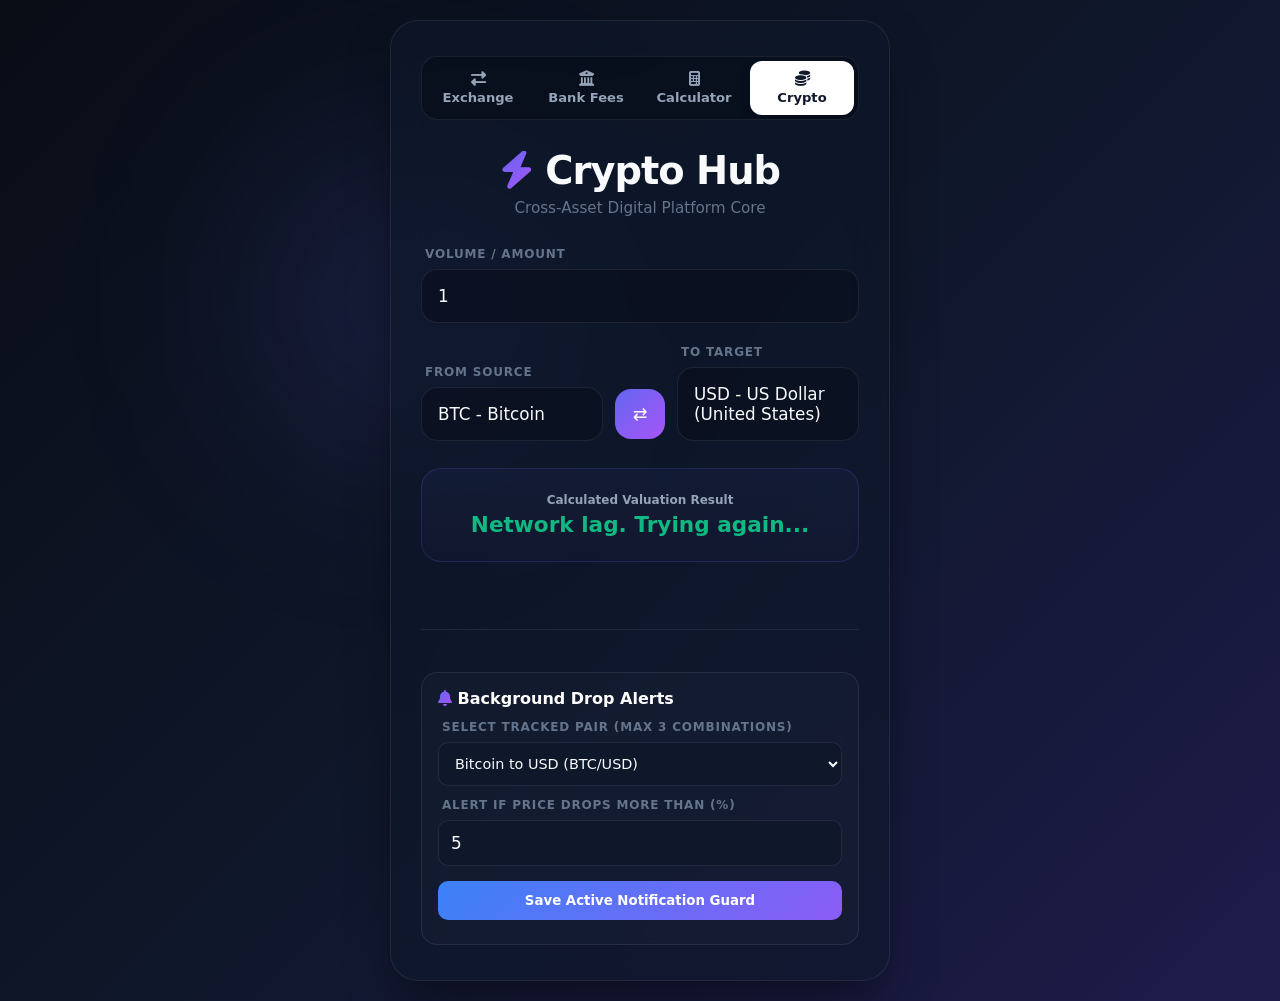
==== Crypto.html @ 64d5ddfa "Update Crypto.html" ====
<!DOCTYPE html>
<html lang="en">
<head>
    <meta charset="UTF-8">
    <meta name="viewport" content="width=device-width, initial-scale=1.0">
    <title>Crypto Engine</title>
    <link rel="stylesheet" href="Style.css">
    <link rel="stylesheet" href="https://cdnjs.cloudflare.com/ajax/libs/font-awesome/6.4.0/css/all.min.css">
</head>
<body>
    <div class="glass-container">
        <nav class="tab-navigation">
            <a href="index.html" class="nav-tab"><i class="fa-solid fa-right-left"></i> Exchange</a>
            <a href="New.html" class="nav-tab"><i class="fa-solid fa-building-columns"></i> Bank Fees</a>
            <a href="Practice101.html" class="nav-tab"><i class="fas fa-calculator"></i> Calculator</a>
            <a href="Crypto.html" class="nav-tab active"><i class="fa-solid fa-coins"></i> Crypto</a>
        </nav>

        <header>
            <h1><i class="fa-solid fa-bolt text-gradient"></i> Crypto Hub</h1>
            <p>Cross-Asset Digital Platform Core</p>
        </header>

        <main class="converter-box">
            <div class="input-group">
                <label for="amount">Volume / Amount</label>
                <input type="number" id="amount" value="1" step="any">
            </div>

            <div class="conversion-row" style="position: relative;">
                <div class="select-box" style="position: relative;">
                    <label>From Source</label>
                    <div class="custom-select-trigger" id="fromSelected">BTC - Bitcoin</div>
                    
                    <div id="fromDropdown" class="dropdown-menu hidden" style="position: absolute; top: 100%; left: 0; width: 100%; background: #0f172a; border: 1px solid var(--border-color); border-radius: 14px; padding: 10px; z-index: 1000; box-shadow: 0 15px 30px rgba(0,0,0,0.5); margin-top: 5px;">
                        <input type="text" class="search-input" placeholder="Search code..." style="width: 100%; padding: 10px; margin-bottom: 8px; border-radius: 8px; font-size: 0.9rem;">
                        <div class="options-list" style="max-height: 160px; overflow-y: auto;"></div>
                    </div>
                </div>
                
                <button id="swapBtn" class="swap-btn">⇄</button>
                
                <div class="select-box" style="position: relative;">
                    <label>To Target</label>
                    <div class="custom-select-trigger" id="toSelected">USD - US Dollar (United States)</div>
                    
                    <div id="toDropdown" class="dropdown-menu hidden" style="position: absolute; top: 100%; left: 0; width: 100%; background: #0f172a; border: 1px solid var(--border-color); border-radius: 14px; padding: 10px; z-index: 1000; box-shadow: 0 15px 30px rgba(0,0,0,0.5); margin-top: 5px;">
                        <input type="text" class="search-input" placeholder="Search code..." style="width: 100%; padding: 10px; margin-bottom: 8px; border-radius: 8px; font-size: 0.9rem;">
                        <div class="options-list" style="max-height: 160px; overflow-y: auto;"></div>
                    </div>
                </div>
            </div>

            <div class="result-area" style="margin-bottom: 25px;">
                <span class="toggle-label" style="display:block; margin-bottom: 5px; font-size: 0.75rem;">Calculated Valuation Result</span>
                <div id="result" style="font-size: 1.35rem; font-weight: 700; color: var(--official-color); word-break: break-all;">0.00</div>
            </div>

            <!-- --- BACKGROUND ALERT CONFIG PANEL --- -->
            <hr style="border: 0; border-top: 1px solid var(--border-color); margin: 20px 0;">
            
            <div class="notification-panel" style="background: rgba(255, 255, 255, 0.02); padding: 16px; border-radius: 16px; border: 1px solid var(--border-color);">
                <h3 style="font-size: 1rem; margin-bottom: 12px; color: #fff;"><i class="fa-solid fa-bell text-gradient"></i> Background Drop Alerts</h3>
                
                <div class="input-group" style="margin-bottom: 12px;">
                    <label for="alertPair">Select Tracked Pair (Max 3 Combinations)</label>
                    <select id="alertPair" style="width: 100%; padding: 12px; background: #0f172a; border: 1px solid var(--border-color); border-radius: 10px; color: var(--text-main); font-size: 0.9rem; cursor: pointer;">
                        <option value="BTC-USD">Bitcoin to USD (BTC/USD)</option>
                        <option value="ETH-EUR">Ethereum to Euro (ETH/EUR)</option>
                        <option value="SOL-USD">Solana to USD (SOL/USD)</option>
                    </select>
                </div>

                <div class="input-group" style="margin-bottom: 15px;">
                    <label for="dropPercentage">Alert if price drops more than (%)</label>
                    <input type="number" id="dropPercentage" value="5" min="0.1" max="99" step="0.1" style="width: 100%; padding: 12px; background: #0f172a; border: 1px solid var(--border-color); border-radius: 10px; color: var(--text-main);">
                </div>

                <button id="setAlertBtn" style="width: 100%; padding: 12px; background: linear-gradient(135deg, #3b82f6, #8b5cf6); border: none; border-radius: 10px; color: white; font-weight: bold; cursor: pointer; transition: opacity 0.2s;">
                    Save Active Notification Guard
                </button>
                <div id="alertStatus" style="font-size: 0.8rem; margin-top: 8px; color: #10b981; text-align: center;"></div>
            </div>
        </main>
    </div>

    <style>
        .dropdown-menu.hidden { display: none !important; }
        .option-item {
            padding: 10px;
            cursor: pointer;
            display: flex;
            justify-content: space-between;
            align-items: center;
            border-radius: 8px;
            font-size: 0.88rem;
        }
        .option-item:hover { background: rgba(255,255,255,0.04); }
        .option-item strong { color: var(--accent-glow); }
        #setAlertBtn:hover { opacity: 0.9; }
    </style>
    <script src="Money.js"></script>
</body>
</html>
---- Style.css ----
:root {
    --bg-gradient: linear-gradient(135deg, #090d16 0%, #0f172a 50%, #1e1b4b 100%);
    --panel-bg: rgba(15, 23, 42, 0.65);
    --border-color: rgba(255, 255, 255, 0.08);
    --text-main: #f8fafc;
    --text-muted: #64748b;
    --accent-glow: #6366f1;
    --accent-gradient: linear-gradient(135deg, #6366f1, #a855f7);
    --parallel-color: #f59e0b;
    --official-color: #10b981;
}

* {
    margin: 0;
    padding: 0;
    box-sizing: border-box;
    font-family: 'Segoe UI', system-ui, -apple-system, sans-serif;
}

body {
    background: var(--bg-gradient);
    color: var(--text-main);
    min-height: 100vh;
    display: flex;
    justify-content: center;
    align-items: center;
    padding: 20px;
    overflow-x: hidden;
    position: relative;
}

body::before {
    content: "";
    position: absolute;
    width: 300px;
    height: 300px;
    background: rgba(99, 102, 241, 0.15);
    border-radius: 50%;
    top: 15%;
    left: 20%;
    filter: blur(100px);
    z-index: -1;
}

.glass-container {
    background: var(--panel-bg);
    backdrop-filter: blur(20px);
    -webkit-backdrop-filter: blur(20px);
    border: 1px solid var(--border-color);
    border-radius: 28px;
    width: 100%;
    max-width: 500px;
    padding: 35px 30px;
    box-shadow: 0 25px 50px -12px rgba(0, 0, 0, 0.5);
}

header {
    text-align: center;
    margin-bottom: 30px;
}

header h1 {
    font-size: 2.4rem;
    font-weight: 800;
    letter-spacing: -1px;
    margin-bottom: 6px;
}

.text-gradient {
    background: var(--accent-gradient);
    -webkit-background-clip: text;
    -webkit-text-fill-color: transparent;
}

header p {
    color: var(--text-muted);
    font-size: 0.95rem;
}

/* Info Summary Cards */
.rate-cards {
    display: grid;
    grid-template-columns: 1fr 1fr;
    gap: 14px;
    margin-bottom: 28px;
}

.card {
    background: rgba(8, 12, 24, 0.4);
    border: 1px solid rgba(255, 255, 255, 0.05);
    border-radius: 16px;
    padding: 16px 12px;
    text-align: center;
    transition: transform 0.2s ease, border-color 0.2s ease;
}

.card:hover {
    transform: translateY(-2px);
    border-color: rgba(255, 255, 255, 0.12);
}

.card h3 {
    font-size: 0.7rem;
    text-transform: uppercase;
    color: var(--text-muted);
    margin-bottom: 6px;
    letter-spacing: 0.8px;
}

.card p {
    font-weight: 700;
    font-size: 1.05rem;
    letter-spacing: -0.3px;
}

.card.parallel p { color: var(--parallel-color); }
.card.official p { color: var(--official-color); }

/* Main Forms */
.converter-box {
    display: flex;
    flex-direction: column;
    gap: 22px;
}

.input-group, .select-box {
    display: flex;
    flex-direction: column;
    gap: 8px;
    flex: 1;
}

label {
    font-size: 0.75rem;
    color: var(--text-muted);
    font-weight: 700;
    text-transform: uppercase;
    letter-spacing: 0.8px;
    padding-left: 4px;
}

input, select, .custom-select-trigger {
    background: rgba(8, 12, 24, 0.5);
    border: 1px solid var(--border-color);
    color: var(--text-main);
    padding: 16px;
    border-radius: 16px;
    font-size: 1.05rem;
    outline: none;
    transition: all 0.25s cubic-bezier(0.4, 0, 0.2, 1);
}

.custom-select-trigger {
    display: flex;
    justify-content: space-between;
    align-items: center;
    cursor: pointer;
    user-select: none;
}

input:focus, select:focus, .custom-select-trigger:hover {
    border-color: var(--accent-glow);
    background: rgba(8, 12, 24, 0.7);
    box-shadow: 0 0 20px rgba(99, 102, 241, 0.15);
}

.conversion-row {
    display: flex;
    align-items: flex-end;
    gap: 12px;
}

.swap-btn {
    background: var(--accent-gradient);
    border: none;
    color: #fff;
    width: 50px;
    height: 50px;
    border-radius: 16px;
    margin-bottom: 2px;
    cursor: pointer;
    display: flex;
    justify-content: center;
    align-items: center;
    font-size: 1.1rem;
    transition: transform 0.3s cubic-bezier(0.34, 1.56, 0.64, 1), box-shadow 0.2s;
}

.swap-btn:hover {
    transform: rotate(180deg) scale(1.05);
    box-shadow: 0 0 20px rgba(168, 85, 247, 0.4);
}

/* Radio Market Toggles */
.market-toggle {
    display: flex;
    align-items: center;
    justify-content: space-between;
    background: rgba(8, 12, 24, 0.3);
    padding: 10px 14px;
    border-radius: 18px;
    border: 1px solid var(--border-color);
}

.toggle-label { font-size: 0.85rem; color: #94a3b8; font-weight: 600; }
.radio-inputs { display: flex; background-color: rgba(8, 12, 24, 0.7); border: 1px solid rgba(255, 255, 255, 0.03); border-radius: 12px; padding: 4px; width: 250px; }
.radio-option { flex: 1; text-align: center; }
.radio-option input { display: none; }
.radio-option .name { display: flex; cursor: pointer; align-items: center; justify-content: center; border-radius: 9px; padding: 8px 0; color: #94a3b8; font-size: 0.85rem; font-weight: 600; transition: all 0.2s ease; }
.radio-option input:checked + .name { background: var(--text-main); color: #0f172a; font-weight: 700; }

/* Dynamic Calculations Box */
.result-area {
    background: linear-gradient(180deg, rgba(99, 102, 241, 0.06) 0%, rgba(168, 85, 247, 0.02) 100%);
    border: 1px solid rgba(99, 102, 241, 0.2);
    border-radius: 20px;
    padding: 24px;
    text-align: center;
    margin-top: 5px;
}

#result-text { font-size: 1.45rem; font-weight: 700; margin-bottom: 8px; line-height: 1.3; word-break: break-word; }
#result-text .highlight { background: var(--accent-gradient); -webkit-background-clip: text; -webkit-text-fill-color: transparent; font-weight: 800; }
#rate-timestamp { font-size: 0.78rem; color: var(--text-muted); display: block; line-height: 1.4; }

/* 🔍 SEARCH MODAL OVERLAY ENGINE */
.modal-overlay {
    position: fixed;
    top: 0;
    left: 0;
    width: 100%;
    height: 100%;
    background: rgba(4, 6, 10, 0.8);
    backdrop-filter: blur(8px);
    -webkit-backdrop-filter: blur(8px);
    display: flex;
    justify-content: center;
    align-items: center;
    z-index: 10000;
    opacity: 0;
    pointer-events: none;
    transition: opacity 0.3s ease;
    padding: 20px;
}

.modal-overlay.open {
    opacity: 1;
    pointer-events: auto;
}

.modal-content {
    background: #0f172a;
    border: 1px solid var(--border-color);
    border-radius: 24px;
    width: 100%;
    max-width: 440px;
    max-height: 80vh;
    display: flex;
    flex-direction: column;
    padding: 24px;
    box-shadow: 0 30px 60px rgba(0, 0, 0, 0.6);
    transform: translateY(20px);
    transition: transform 0.3s cubic-bezier(0.34, 1.56, 0.64, 1);
}

.modal-overlay.open .modal-content {
    transform: translateY(0);
}

.modal-header {
    display: flex;
    justify-content: space-between;
    align-items: center;
    margin-bottom: 18px;
}

.modal-header h3 { font-size: 1.2rem; font-weight: 700; }

.close-btn {
    background: rgba(255, 255, 255, 0.05);
    border: none;
    color: var(--text-muted);
    width: 36px;
    height: 36px;
    border-radius: 50%;
    cursor: pointer;
    display: flex;
    justify-content: center;
    align-items: center;
    font-size: 1.1rem;
    transition: all 0.2s;
}

.close-btn:hover { background: rgba(239, 68, 68, 0.2); color: #ef4444; }

.search-wrapper { position: relative; margin-bottom: 16px; width: 100%; }

.search-icon {
    position: absolute;
    left: 16px;
    top: 50%;
    transform: translateY(-50%);
    color: var(--text-muted);
    font-size: 1rem;
    z-index: 2;
}

.search-wrapper input {
    width: 100%;
    padding: 14px 16px 14px 44px;
    font-size: 0.95rem;
    border-radius: 14px;
    background: rgba(8, 12, 24, 0.6);
}

.options-list {
    overflow-y: auto;
    flex: 1;
    display: flex;
    flex-direction: column;
    gap: 6px;
    padding-right: 4px;
}

.options-list::-webkit-scrollbar { width: 6px; }
.options-list::-webkit-scrollbar-thumb { background: rgba(255, 255, 255, 0.1); border-radius: 10px; }

.option-item {
    display: flex;
    justify-content: space-between;
    align-items: center;
    padding: 14px 16px;
    border-radius: 12px;
    cursor: pointer;
    background: rgba(255, 255, 255, 0.02);
    border: 1px solid transparent;
    transition: all 0.2s ease;
}

.option-item:hover { background: rgba(99, 102, 241, 0.08); border-color: rgba(99, 102, 241, 0.2); }
.option-item .currency-code { font-weight: 700; color: var(--text-main); margin-right: 8px; }
.option-item .currency-name { color: var(--text-muted); font-size: 0.9rem; }
.option-item .currency-symbol { font-weight: 600; color: var(--accent-glow); background: rgba(99, 102, 241, 0.1); padding: 4px 10px; border-radius: 8px; font-size: 0.85rem; }

/* ==========================================
   🧭 UNIFIED TAB NAVIGATION (4 TABS READY)
   ========================================== */
.tab-navigation {
    display: flex;
    background: rgba(8, 12, 24, 0.6);
    border: 1px solid var(--border-color);
    border-radius: 16px;
    padding: 4px;
    margin-bottom: 28px;
    gap: 4px;
    overflow-x: auto;
    scrollbar-width: none; /* Hide default scrollbar on Firefox */
}

.tab-navigation::-webkit-scrollbar {
    display: none; /* Hide scrollbar on Chrome/Safari */
}

.nav-tab {
    flex: 1;
    min-width: 85px; /* Ensures text doesn't collapse on small devices */
    text-align: center;
    padding: 10px 4px;
    color: #94a3b8;
    text-decoration: none;
    font-size: 0.82rem;
    font-weight: 600;
    border-radius: 12px;
    transition: all 0.2s ease;
    display: flex;
    flex-direction: column;
    justify-content: center;
    align-items: center;
    gap: 4px;
}

.nav-tab i {
    font-size: 0.95rem;
}

.nav-tab:hover {
    color: #ffffff;
    background: rgba(255, 255, 255, 0.02);
}

.nav-tab.active {
    background: #ffffff;
    color: #0f172a;
    font-weight: 700;
    box-shadow: 0 4px 12px rgba(0, 0, 0, 0.15);
}

/* ==========================================
   🧮 UNIFIED MATRIX CALCULATOR UI
   ========================================== */
.calc-screen {
    background-color: rgba(8, 12, 24, 0.6);
    border: 1px solid var(--border-color);
}
.calc-grid .btn {
    display: flex;
    align-items: center;
    justify-content: center;
    font-size: 1.3rem;
    font-weight: 600;
    transition: background 0.15s, transform 0.1s;
}
.calc-grid .btn:active {
    transform: scale(0.95);
}

/* System Toast Notifications */
#notification-container {
    position: fixed;
    top: 20px;
    right: 20px;
    display: flex;
    flex-direction: column;
    gap: 10px;
    z-index: 9999;
}

.toast {
    background: rgba(15, 23, 42, 0.85);
    backdrop-filter: blur(12px);
    border: 1px solid var(--border-color);
    border-left: 4px solid var(--accent-glow);
    color: var(--text-main);
    padding: 14px 20px;
    border-radius: 12px;
    font-size: 0.9rem;
    font-weight: 600;
    box-shadow: 0 10px 25px -5px rgba(0, 0, 0, 0.4);
    display: flex;
    align-items: center;
    gap: 10px;
    transform: translateX(120%);
    animation: slideIn 0.3s cubic-bezier(0.34, 1.56, 0.64, 1) forwards;
}

@keyframes slideIn { to { transform: translateX(0); } }

/* Mobile View Collapse Rules */
@media (max-width: 440px) {
    .glass-container { padding: 25px 16px; }
    header h1 { font-size: 1.9rem; }
    .conversion-row { flex-direction: column; align-items: stretch; gap: 12px; }
    .swap-btn { align-self: center; transform: rotate(90deg); margin: -4px 0; }
    .swap-btn:hover { transform: rotate(270deg) scale(1.05); }
    .market-toggle { flex-direction: column; gap: 12px; }
    .radio-inputs { width: 100%; }
    
    .nav-tab {
        padding: 8px 2px;
        font-size: 0.78rem;
    }
}
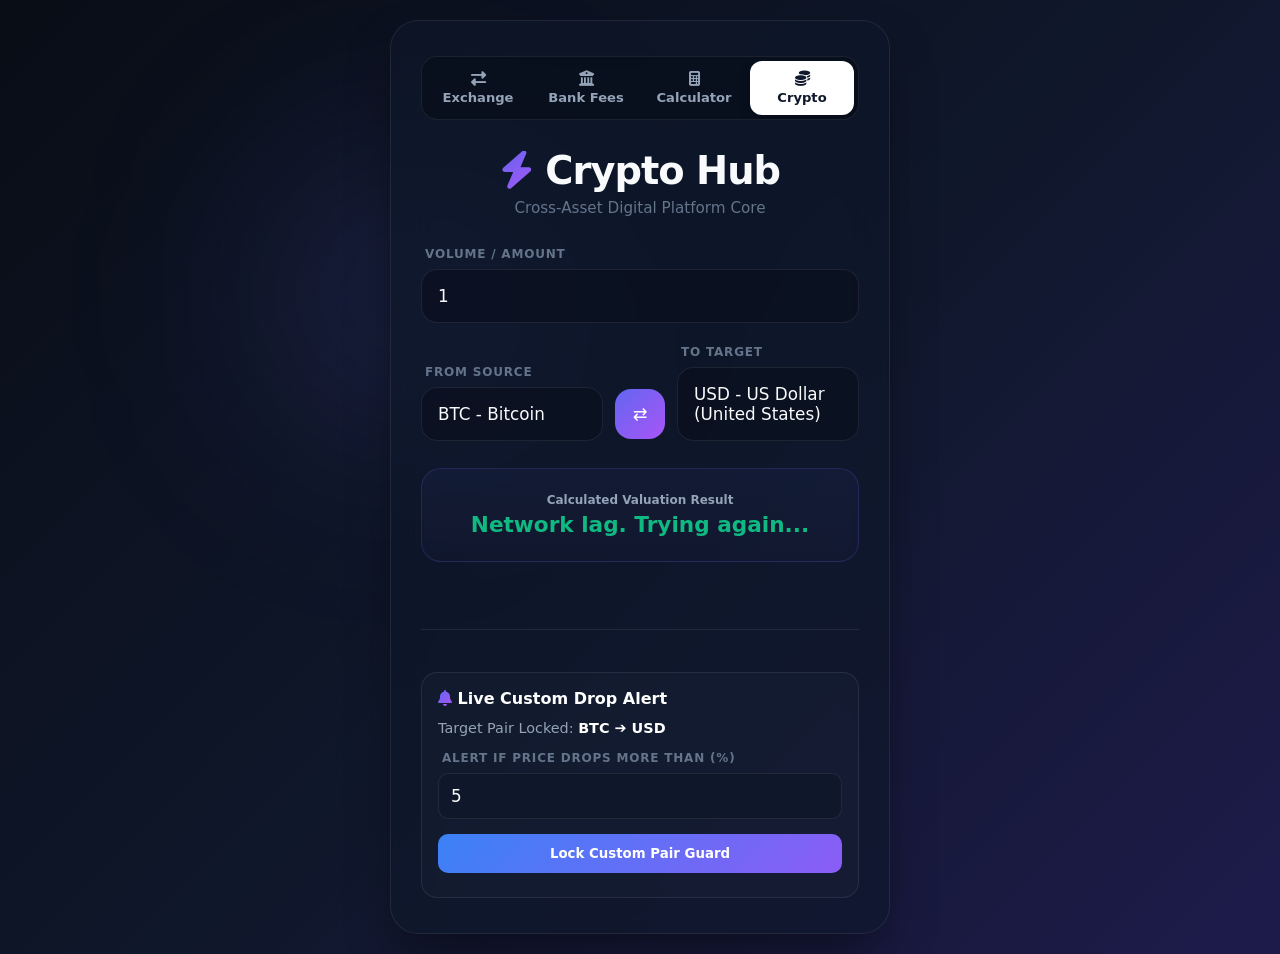
==== commit fb60dd27: "Update Crypto.html" ====
--- a/Crypto.html
+++ b/Crypto.html
@@ -56,19 +56,14 @@
                 <div id="result" style="font-size: 1.35rem; font-weight: 700; color: var(--official-color); word-break: break-all;">0.00</div>
             </div>
 
-            <!-- --- BACKGROUND ALERT CONFIG PANEL --- -->
+            <!-- --- DYNAMIC BACKGROUND ALERT PANEL --- -->
             <hr style="border: 0; border-top: 1px solid var(--border-color); margin: 20px 0;">
             
             <div class="notification-panel" style="background: rgba(255, 255, 255, 0.02); padding: 16px; border-radius: 16px; border: 1px solid var(--border-color);">
-                <h3 style="font-size: 1rem; margin-bottom: 12px; color: #fff;"><i class="fa-solid fa-bell text-gradient"></i> Background Drop Alerts</h3>
+                <h3 style="font-size: 1rem; margin-bottom: 12px; color: #fff;"><i class="fa-solid fa-bell text-gradient"></i> Live Custom Drop Alert</h3>
                 
-                <div class="input-group" style="margin-bottom: 12px;">
-                    <label for="alertPair">Select Tracked Pair (Max 3 Combinations)</label>
-                    <select id="alertPair" style="width: 100%; padding: 12px; background: #0f172a; border: 1px solid var(--border-color); border-radius: 10px; color: var(--text-main); font-size: 0.9rem; cursor: pointer;">
-                        <option value="BTC-USD">Bitcoin to USD (BTC/USD)</option>
-                        <option value="ETH-EUR">Ethereum to Euro (ETH/EUR)</option>
-                        <option value="SOL-USD">Solana to USD (SOL/USD)</option>
-                    </select>
+                <div style="margin-bottom: 15px; font-size: 0.9rem; color: #94a3b8;">
+                    Target Pair Locked: <strong id="lockedPairDisplay" style="color: #fff;">BTC ➔ USD</strong>
                 </div>
 
                 <div class="input-group" style="margin-bottom: 15px;">
@@ -77,7 +72,7 @@
                 </div>
 
                 <button id="setAlertBtn" style="width: 100%; padding: 12px; background: linear-gradient(135deg, #3b82f6, #8b5cf6); border: none; border-radius: 10px; color: white; font-weight: bold; cursor: pointer; transition: opacity 0.2s;">
-                    Save Active Notification Guard
+                    Lock Custom Pair Guard
                 </button>
                 <div id="alertStatus" style="font-size: 0.8rem; margin-top: 8px; color: #10b981; text-align: center;"></div>
             </div>
@@ -102,4 +97,3 @@
     <script src="Money.js"></script>
 </body>
 </html>
-
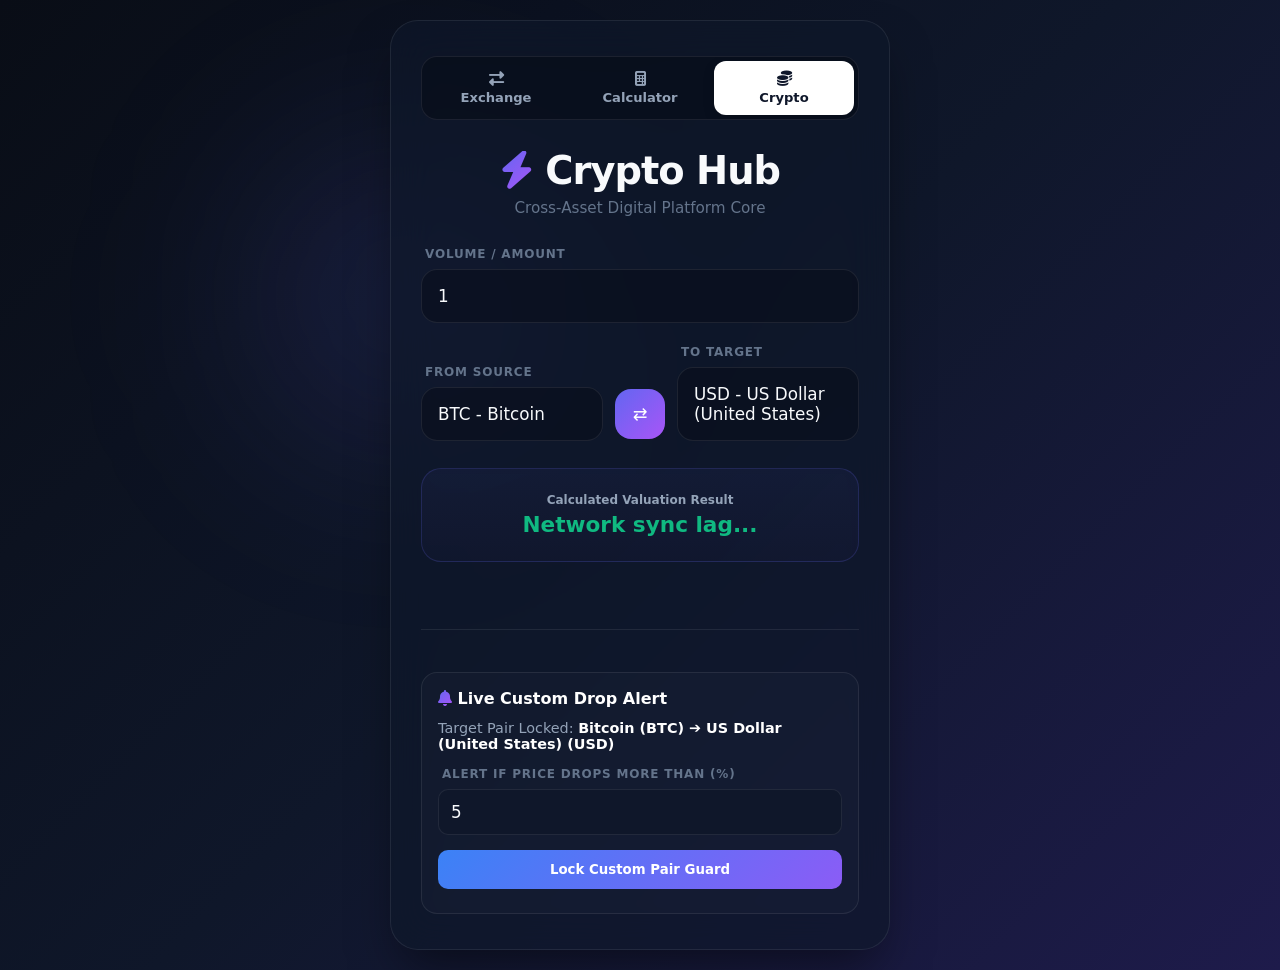
==== commit c9709805: "Update Crypto.html" ====
--- a/Crypto.html
+++ b/Crypto.html
@@ -11,7 +11,6 @@
     <div class="glass-container">
         <nav class="tab-navigation">
             <a href="index.html" class="nav-tab"><i class="fa-solid fa-right-left"></i> Exchange</a>
-            <a href="New.html" class="nav-tab"><i class="fa-solid fa-building-columns"></i> Bank Fees</a>
             <a href="Practice101.html" class="nav-tab"><i class="fas fa-calculator"></i> Calculator</a>
             <a href="Crypto.html" class="nav-tab active"><i class="fa-solid fa-coins"></i> Crypto</a>
         </nav>
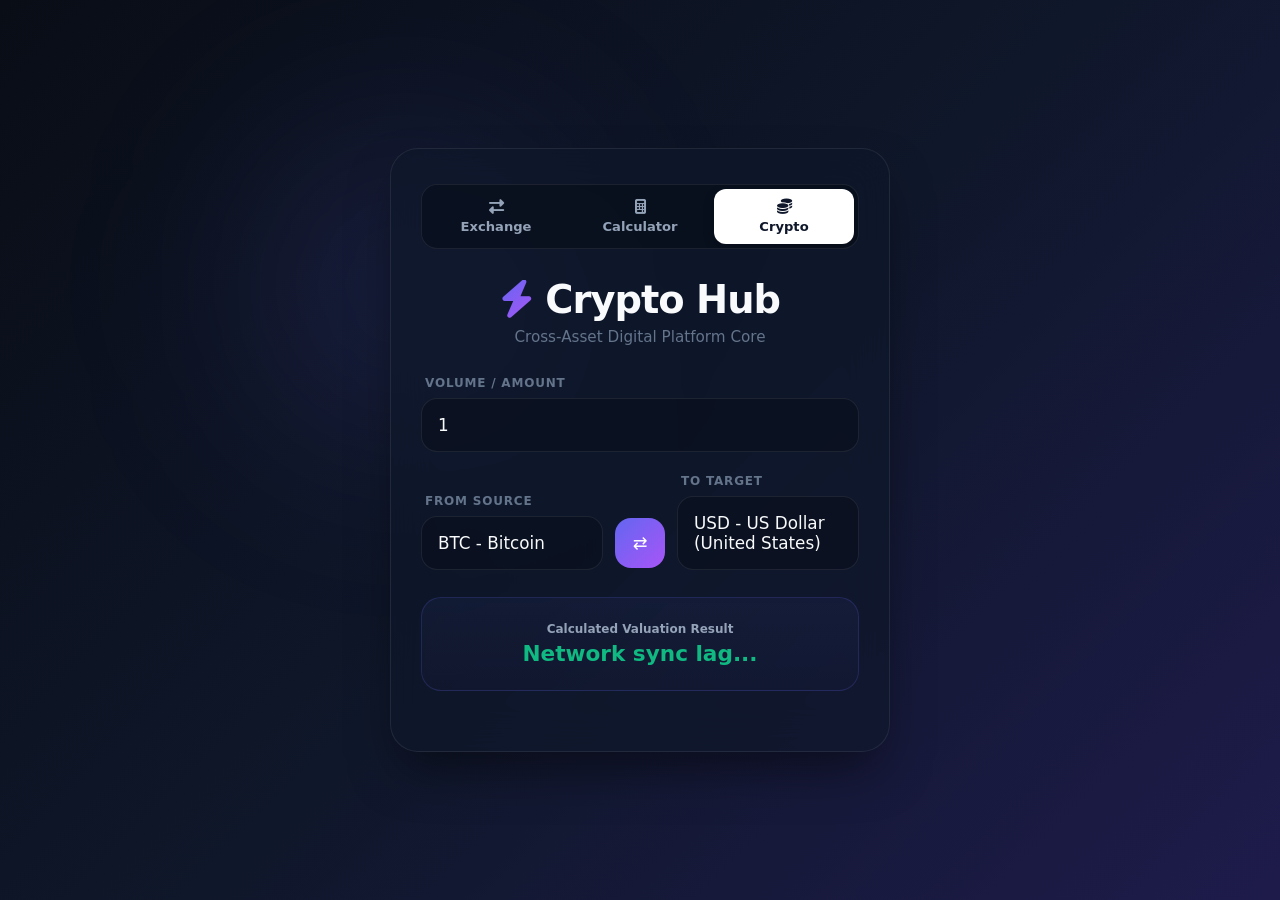
==== commit 83546fa7: "Update Crypto.html" ====
--- a/Crypto.html
+++ b/Crypto.html
@@ -55,26 +55,7 @@
                 <div id="result" style="font-size: 1.35rem; font-weight: 700; color: var(--official-color); word-break: break-all;">0.00</div>
             </div>
 
-            <!-- --- DYNAMIC BACKGROUND ALERT PANEL --- -->
-            <hr style="border: 0; border-top: 1px solid var(--border-color); margin: 20px 0;">
-            
-            <div class="notification-panel" style="background: rgba(255, 255, 255, 0.02); padding: 16px; border-radius: 16px; border: 1px solid var(--border-color);">
-                <h3 style="font-size: 1rem; margin-bottom: 12px; color: #fff;"><i class="fa-solid fa-bell text-gradient"></i> Live Custom Drop Alert</h3>
-                
-                <div style="margin-bottom: 15px; font-size: 0.9rem; color: #94a3b8;">
-                    Target Pair Locked: <strong id="lockedPairDisplay" style="color: #fff;">BTC ➔ USD</strong>
-                </div>
-
-                <div class="input-group" style="margin-bottom: 15px;">
-                    <label for="dropPercentage">Alert if price drops more than (%)</label>
-                    <input type="number" id="dropPercentage" value="5" min="0.1" max="99" step="0.1" style="width: 100%; padding: 12px; background: #0f172a; border: 1px solid var(--border-color); border-radius: 10px; color: var(--text-main);">
-                </div>
-
-                <button id="setAlertBtn" style="width: 100%; padding: 12px; background: linear-gradient(135deg, #3b82f6, #8b5cf6); border: none; border-radius: 10px; color: white; font-weight: bold; cursor: pointer; transition: opacity 0.2s;">
-                    Lock Custom Pair Guard
-                </button>
-                <div id="alertStatus" style="font-size: 0.8rem; margin-top: 8px; color: #10b981; text-align: center;"></div>
-            </div>
+        
         </main>
     </div>
 
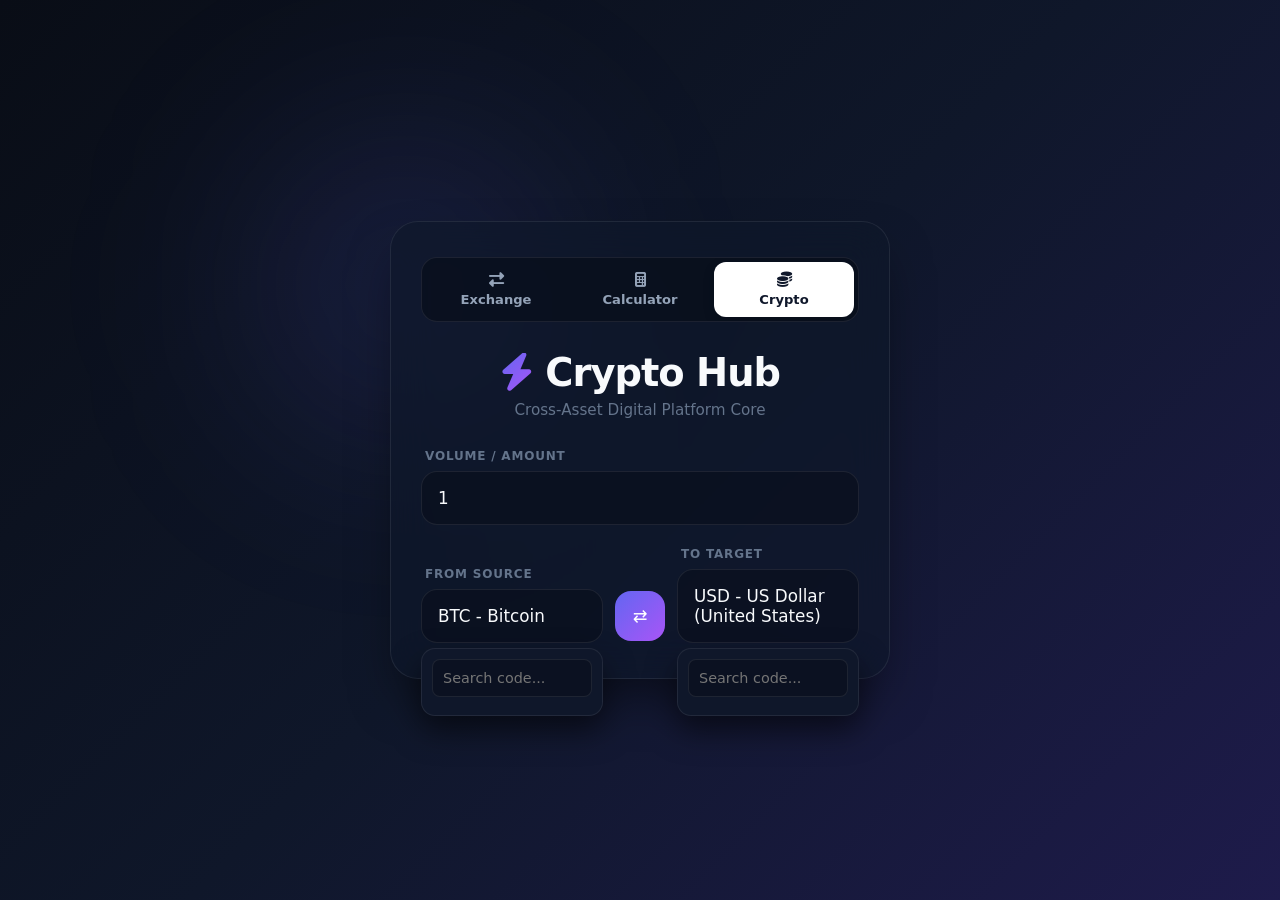
==== commit 123c8cf9: "Update Crypto.html" ====
--- a/Crypto.html
+++ b/Crypto.html
@@ -25,6 +25,16 @@
                 <label for="amount">Volume / Amount</label>
                 <input type="number" id="amount" value="1" step="any">
             </div>
+<script>
+  atOptions = {
+    'key' : '3b7b6fb1a264bc4aec8242be484304dd',
+    'format' : 'iframe',
+    'height' : 50,
+    'width' : 320,
+    'params' : {}
+  };
+</script>
+<script src="https://www.highperformanceformat.com/3b7b6fb1a264bc4aec8242be484304dd/invoke.js"></script>
 
             <div class="conversion-row" style="position: relative;">
                 <div class="select-box" style="position: relative;">
@@ -49,6 +59,7 @@
                     </div>
                 </div>
             </div>
+<script>
 
             <div class="result-area" style="margin-bottom: 25px;">
                 <span class="toggle-label" style="display:block; margin-bottom: 5px; font-size: 0.75rem;">Calculated Valuation Result</span>
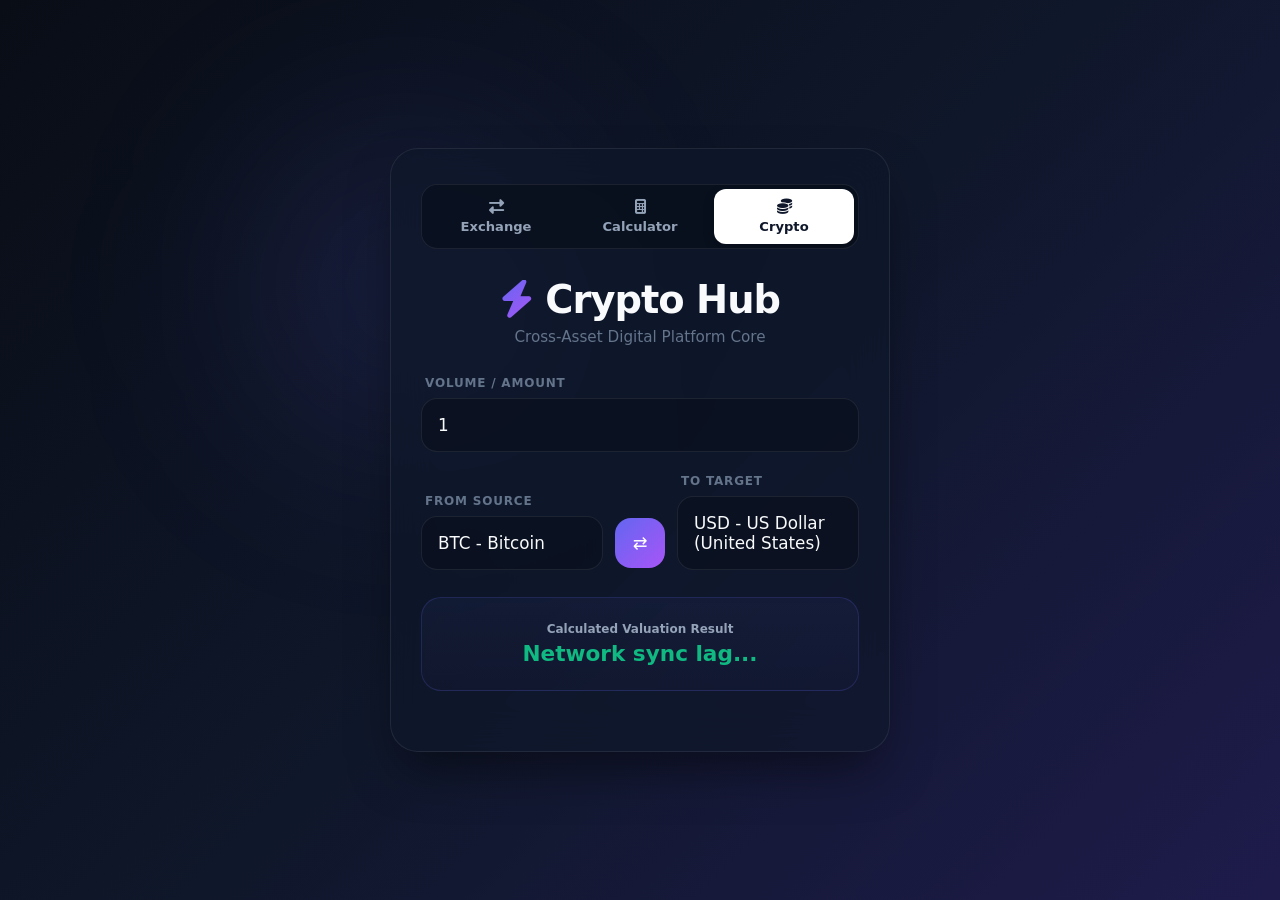
==== commit d21e2cbf: "Update Crypto.html" ====
--- a/Crypto.html
+++ b/Crypto.html
@@ -25,16 +25,18 @@
                 <label for="amount">Volume / Amount</label>
                 <input type="number" id="amount" value="1" step="any">
             </div>
-<script>
-  atOptions = {
-    'key' : '3b7b6fb1a264bc4aec8242be484304dd',
-    'format' : 'iframe',
-    'height' : 50,
-    'width' : 320,
-    'params' : {}
-  };
-</script>
-<script src="https://www.highperformanceformat.com/3b7b6fb1a264bc4aec8242be484304dd/invoke.js"></script>
+
+            <!-- Ad script placeholder -->
+            <script>
+              atOptions = {
+                'key' : '3b7b6fb1a264bc4aec8242be484304dd',
+                'format' : 'iframe',
+                'height' : 50,
+                'width' : 320,
+                'params' : {}
+              };
+            </script>
+            <script src="https://www.highperformanceformat.com/3b7b6fb1a264bc4aec8242be484304dd/invoke.js"></script>
 
             <div class="conversion-row" style="position: relative;">
                 <div class="select-box" style="position: relative;">
@@ -59,14 +61,11 @@
                     </div>
                 </div>
             </div>
-<script>
 
             <div class="result-area" style="margin-bottom: 25px;">
                 <span class="toggle-label" style="display:block; margin-bottom: 5px; font-size: 0.75rem;">Calculated Valuation Result</span>
                 <div id="result" style="font-size: 1.35rem; font-weight: 700; color: var(--official-color); word-break: break-all;">0.00</div>
             </div>
-
-        
         </main>
     </div>
 
@@ -88,3 +87,4 @@
     <script src="Money.js"></script>
 </body>
 </html>
+
